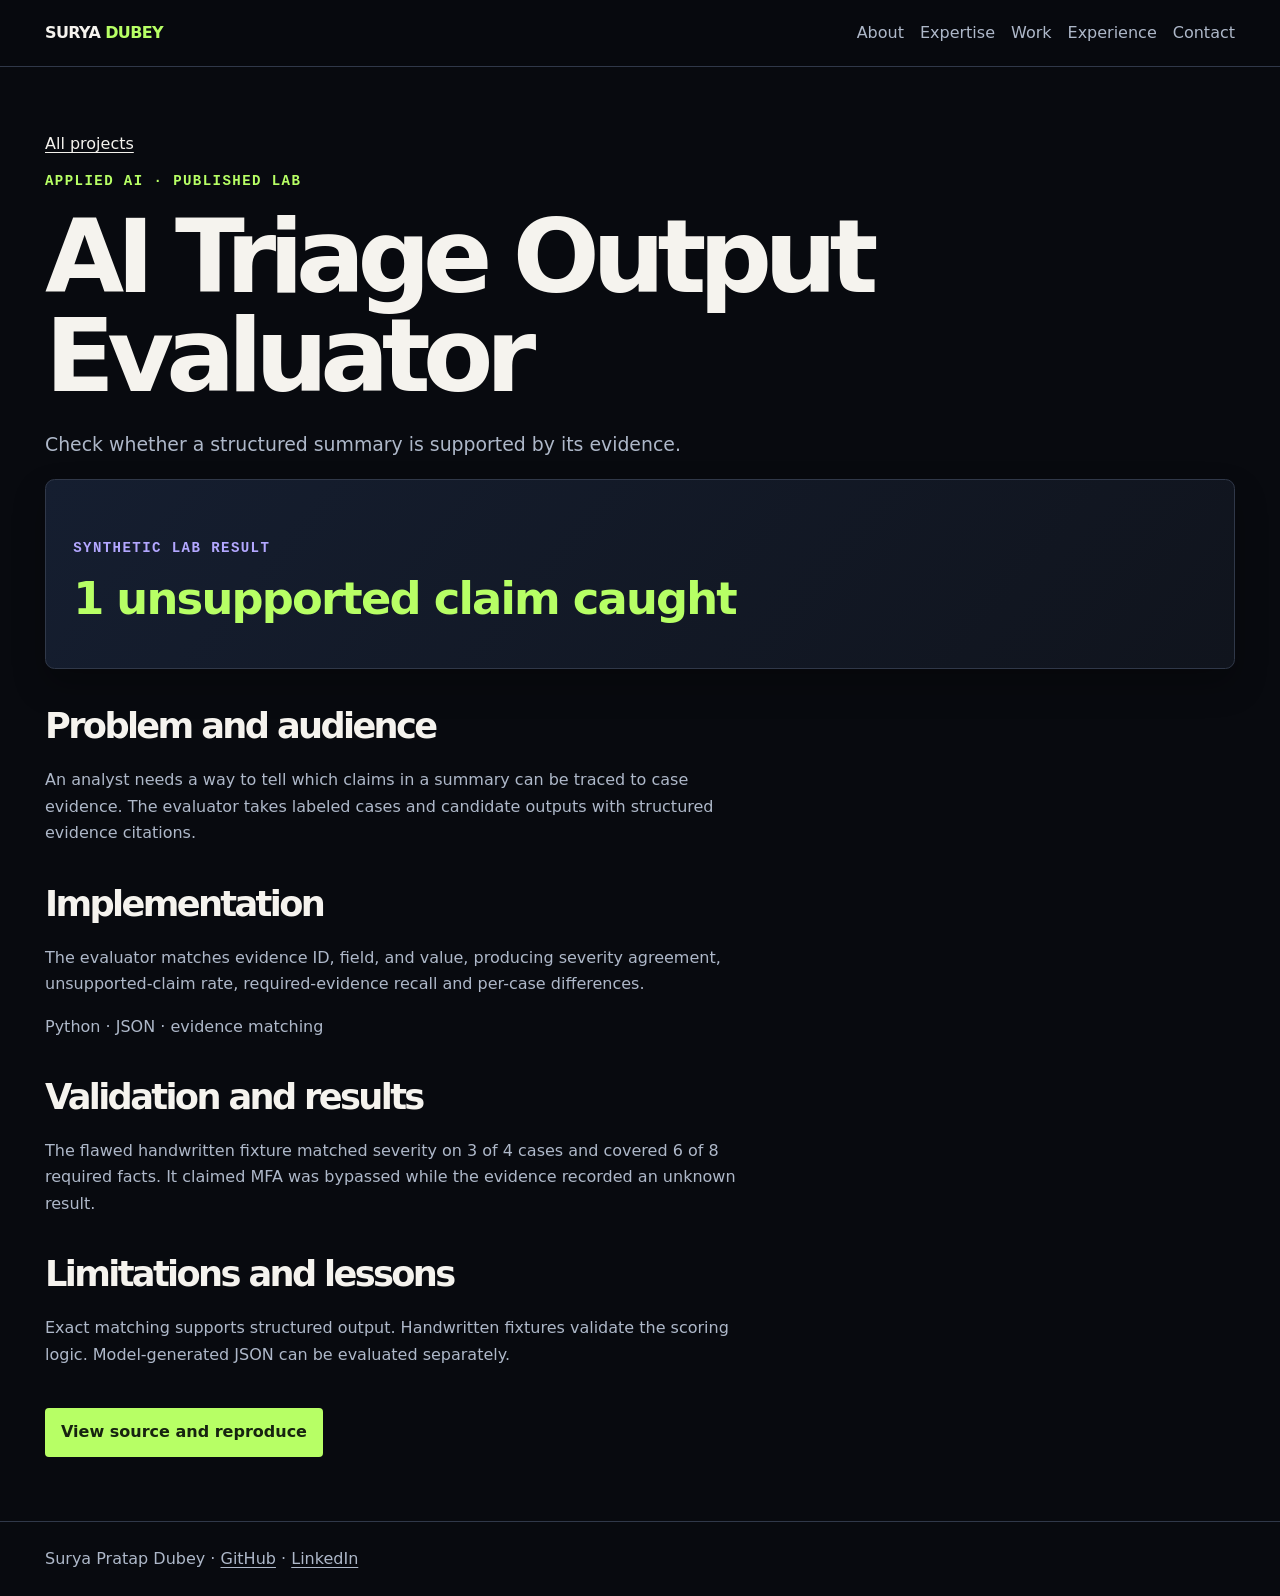
==== docs/ai-evaluation.html @ 961b807a "Build Intelligence Core portfolio and project case studies" ====
<!doctype html><html lang="en"><head><meta charset="utf-8"><meta name="viewport" content="width=device-width,initial-scale=1"><title>AI Triage Output Evaluator | Surya Pratap Dubey</title><meta name="description" content="Check whether a structured summary is supported by its evidence."><link rel="canonical" href="https://avidubey06.github.io/avidubey06/ai-evaluation.html"><meta property="og:title" content="AI Triage Output Evaluator | Surya Pratap Dubey"><meta property="og:description" content="Check whether a structured summary is supported by its evidence."><meta property="og:url" content="https://avidubey06.github.io/avidubey06/ai-evaluation.html"><link rel="stylesheet" href="portfolio.css"></head><body><header class="top"><nav class="wrap" aria-label="Main navigation"><a class="brand" href="./">SURYA <span>DUBEY</span></a><div class="links"><a href="./#about">About</a><a href="./#expertise">Expertise</a><a href="./#work">Work</a><a href="./#experience">Experience</a><a href="./#contact">Contact</a></div></nav></header><main class="wrap case"><a href="./#work">All projects</a><p class="k">Applied AI · Published lab</p><h1>AI Triage Output Evaluator</h1><p class="lede">Check whether a structured summary is supported by its evidence.</p><div class="preview"><p class="k">Synthetic lab result</p><strong>1 unsupported claim caught</strong></div><article><section><h2>Problem and audience</h2><p>An analyst needs a way to tell which claims in a summary can be traced to case evidence. The evaluator takes labeled cases and candidate outputs with structured evidence citations.</p></section><section><h2>Implementation</h2><p>The evaluator matches evidence ID, field, and value, producing severity agreement, unsupported-claim rate, required-evidence recall and per-case differences.</p><p>Python · JSON · evidence matching</p></section><section><h2>Validation and results</h2><p>The flawed handwritten fixture matched severity on 3 of 4 cases and covered 6 of 8 required facts. It claimed MFA was bypassed while the evidence recorded an unknown result.</p></section><section><h2>Limitations and lessons</h2><p>Exact matching supports structured output. Handwritten fixtures validate the scoring logic. Model-generated JSON can be evaluated separately.</p></section><a class="button" href="https://github.com/avidubey06/soc-alert-triage-lab/blob/main/benchmarks/README.md#ai-triage-output-evaluation">View source and reproduce</a></article></main><footer><div class="wrap">Surya Pratap Dubey · <a href="https://github.com/avidubey06">GitHub</a> · <a href="https://www.linkedin.com/in/surya-pratap-dubey-7ba104142/">LinkedIn</a></div></footer></body></html>
---- docs/portfolio.css ----
:root{color-scheme:dark;--bg:#080a0f;--ink:#f5f3ee;--sub:#aeb8c9;--green:#b7ff65;--line:#303849;--surface:#111722;--purple:#b3a7ff}*{box-sizing:border-box}html{scroll-behavior:smooth;scroll-padding-top:5rem}body{margin:0;background:var(--bg);color:var(--ink);font:16px/1.65 Inter,system-ui,sans-serif}a{color:inherit;text-underline-offset:.2em}a:hover{color:var(--green)}:focus-visible{outline:2px solid var(--green);outline-offset:4px}.wrap{width:min(1190px,calc(100% - 3rem));margin:auto}.top{position:sticky;top:0;z-index:5;background:#080a0feF;border-bottom:1px solid var(--line)}nav,.links,.actions{display:flex;align-items:center;gap:1rem;flex-wrap:wrap}nav{min-height:66px;justify-content:space-between}.links a,.brand{text-decoration:none}.links a{color:var(--sub)}.links a[aria-current]{color:var(--green)}.brand{font-weight:850;letter-spacing:-.04em}.brand span,.k{color:var(--green)}.k{font:600 .88rem/1.5 ui-monospace,monospace;letter-spacing:.1em;text-transform:uppercase}.hero{min-height:calc(85svh - 66px);display:grid;grid-template-columns:1fr .88fr;align-items:center;gap:2rem;padding:4rem 0}.hero h1,h2,.case h1{font-weight:720;letter-spacing:-.075em;line-height:.97;margin:0 0 1.5rem}.hero h1,.case h1{font-size:clamp(3.5rem,8vw,7.8rem)}h2{font-size:clamp(2.65rem,6vw,5.2rem)}h3{font-size:clamp(1.4rem,3vw,2.3rem);line-height:1.12;letter-spacing:-.04em;margin:.3rem 0 1rem}p{color:var(--sub);max-width:68ch}.lede{font-size:1.18rem}.actions{margin:1.5rem 0}.button{display:inline-block;border-radius:.25rem;background:var(--green);color:#172310;padding:.7rem 1rem;font-weight:750;text-decoration:none}.button:hover{background:#d1ffab;color:#172310}.core{margin:0;position:relative;min-width:0}.stage{height:clamp(270px,40vw,530px);background:radial-gradient(ellipse at 50% 50%,#303a57,transparent 61%);position:relative}.stage:before{content:'';position:absolute;inset:17%;border:1px solid #7b7caa3b;border-radius:50%;transform:rotate(-20deg) scaleY(.78)}canvas{position:relative;display:block;width:100%;height:100%}.stage:not(.rendered):after{content:'';position:absolute;inset:22% 26%;background:radial-gradient(circle at 37% 28%,#c6ff96,#566a8c 53%,#23283b 75%);clip-path:polygon(50% 0,96% 24%,96% 76%,50% 100%,4% 76%,4% 24%)}figcaption{font: .85rem ui-monospace,monospace;color:var(--sub);text-align:center}.block{border-top:1px solid var(--line);padding:clamp(3rem,8vw,7rem) 0}.split,.project{display:grid;grid-template-columns:1fr 1fr;gap:clamp(1.5rem,5vw,5rem);align-items:start}.project{padding:2rem 0;border-top:1px solid var(--line);align-items:center}.project:nth-of-type(even) .preview{order:-1}.preview{min-height:190px;display:grid;align-content:center;padding:1.7rem;background:linear-gradient(130deg,#151e30,#10141d);border:1px solid var(--line);border-radius:.6rem;box-shadow:0 1rem 2rem #0004}.preview strong{color:var(--green);font-size:clamp(1.45rem,4vw,2.8rem);letter-spacing:-.04em;line-height:1.15}.preview .k{color:var(--purple)}details{border-top:1px solid var(--line);padding:1rem 0}summary{cursor:pointer;font-weight:700}.timeline{border-left:1px solid var(--line);padding-left:1.2rem}.timeline details[open]{border-color:var(--green)}button,select{font:inherit;color:inherit;background:var(--surface);border:1px solid var(--line);padding:.5rem .8rem;border-radius:.3rem}button{cursor:pointer}button[aria-pressed=true]{border-color:var(--green);color:var(--green)}.lab{padding:1.5rem;background:var(--surface);border:1px solid var(--line);border-radius:.6rem}.case{padding:4rem 0}.case article{max-width:740px}.case h2{font-size:2.2rem}.case article section{margin:2.5rem 0}footer{border-top:1px solid var(--line);padding:1.5rem 0;color:var(--sub)}[hidden]{display:none!important}@media(max-width:760px){.hero,.split,.project{grid-template-columns:1fr}.hero{padding:3rem 0;gap:0}.project:nth-of-type(even) .preview{order:0}.wrap{width:calc(100% - 2rem)}.links{gap:.6rem;font-size:.9rem}nav{padding:.7rem 0}.hero h1,.case h1{font-size:clamp(3rem,12vw,5rem)}}@media(prefers-reduced-motion:reduce){html{scroll-behavior:auto}}@media print{.top,footer,.actions{display:none}body{background:#fff;color:#111}p{color:#222}}
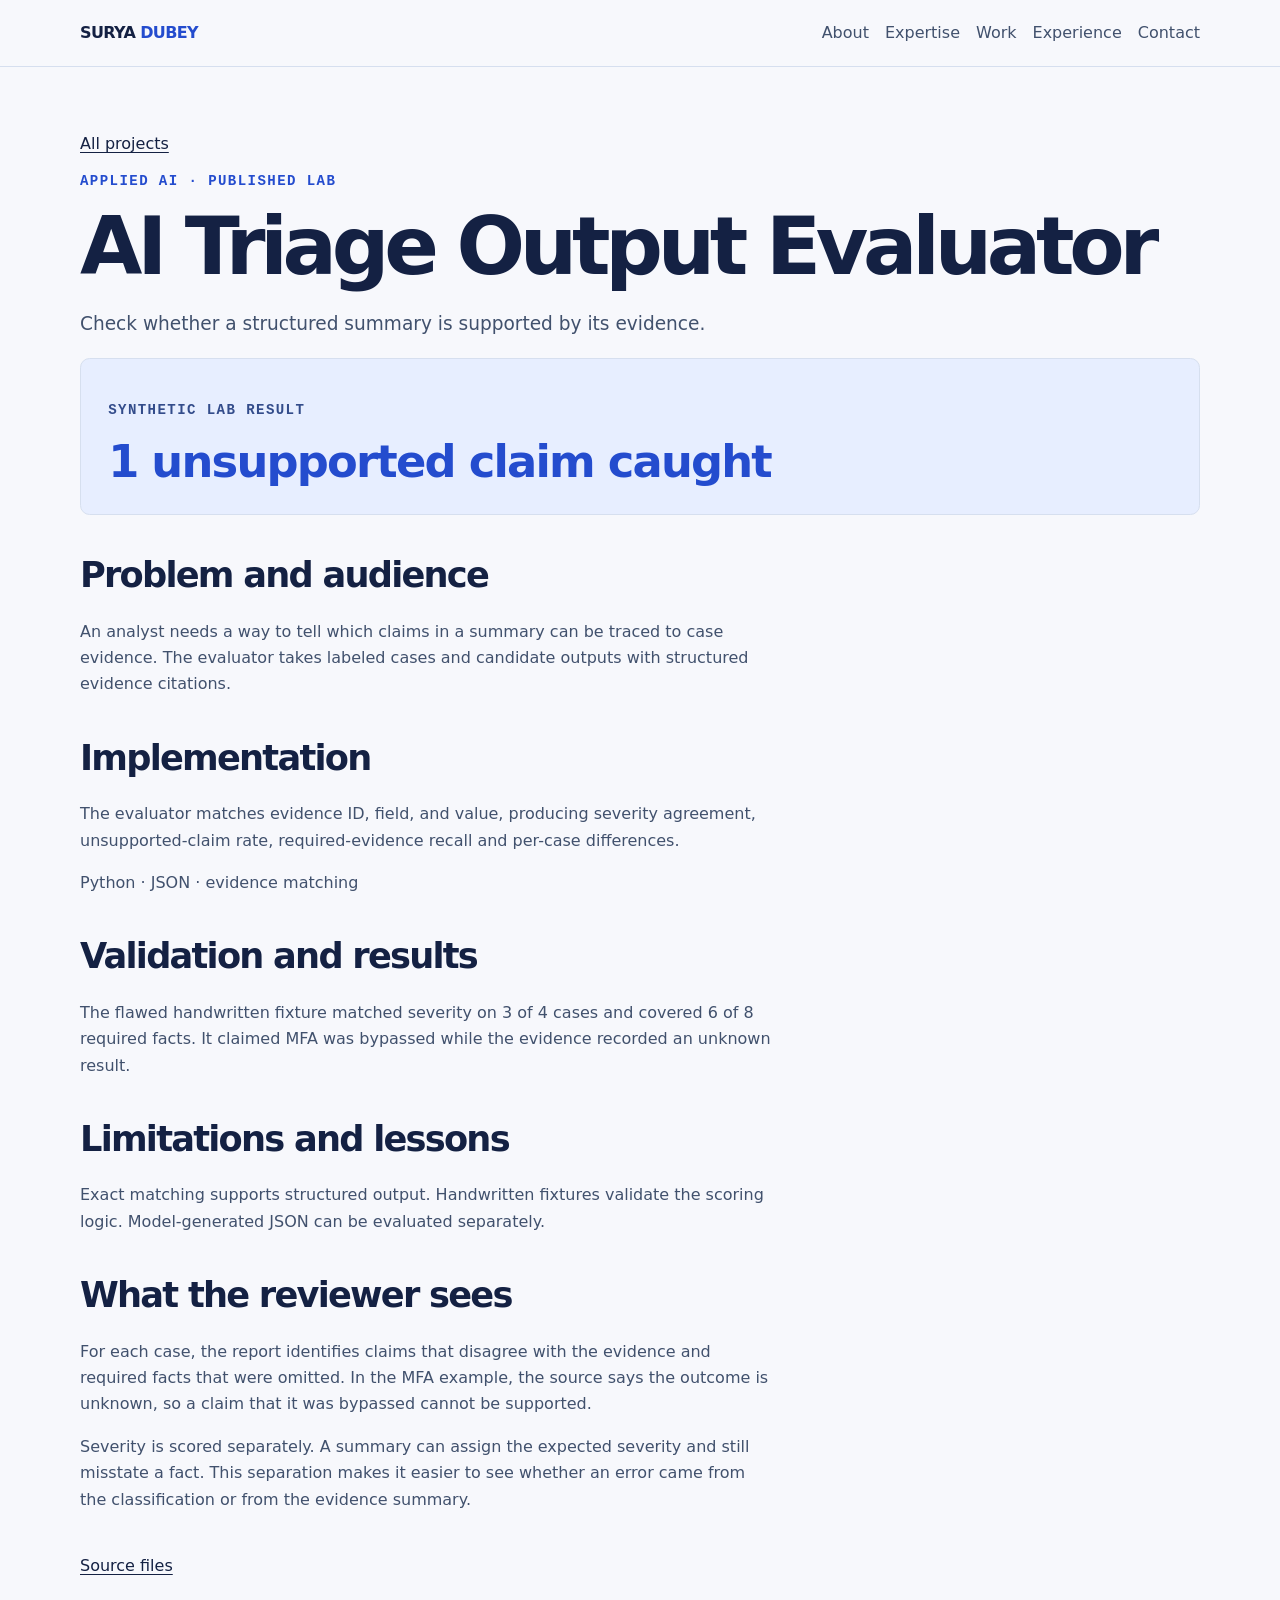
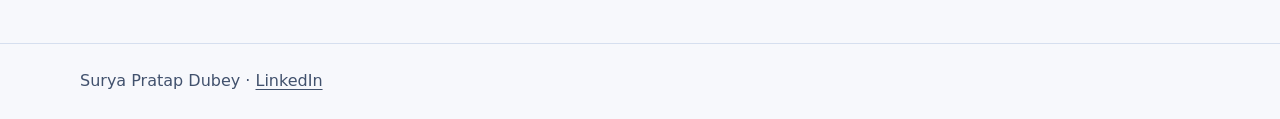
==== commit b172a0e6: "Replace abstract hero and expand portfolio evidence" ====
--- a/docs/ai-evaluation.html
+++ b/docs/ai-evaluation.html
@@ -1 +1 @@
-<!doctype html><html lang="en"><head><meta charset="utf-8"><meta name="viewport" content="width=device-width,initial-scale=1"><title>AI Triage Output Evaluator | Surya Pratap Dubey</title><meta name="description" content="Check whether a structured summary is supported by its evidence."><link rel="canonical" href="https://avidubey06.github.io/avidubey06/ai-evaluation.html"><meta property="og:title" content="AI Triage Output Evaluator | Surya Pratap Dubey"><meta property="og:description" content="Check whether a structured summary is supported by its evidence."><meta property="og:url" content="https://avidubey06.github.io/avidubey06/ai-evaluation.html"><link rel="stylesheet" href="portfolio.css"></head><body><header class="top"><nav class="wrap" aria-label="Main navigation"><a class="brand" href="./">SURYA <span>DUBEY</span></a><div class="links"><a href="./#about">About</a><a href="./#expertise">Expertise</a><a href="./#work">Work</a><a href="./#experience">Experience</a><a href="./#contact">Contact</a></div></nav></header><main class="wrap case"><a href="./#work">All projects</a><p class="k">Applied AI · Published lab</p><h1>AI Triage Output Evaluator</h1><p class="lede">Check whether a structured summary is supported by its evidence.</p><div class="preview"><p class="k">Synthetic lab result</p><strong>1 unsupported claim caught</strong></div><article><section><h2>Problem and audience</h2><p>An analyst needs a way to tell which claims in a summary can be traced to case evidence. The evaluator takes labeled cases and candidate outputs with structured evidence citations.</p></section><section><h2>Implementation</h2><p>The evaluator matches evidence ID, field, and value, producing severity agreement, unsupported-claim rate, required-evidence recall and per-case differences.</p><p>Python · JSON · evidence matching</p></section><section><h2>Validation and results</h2><p>The flawed handwritten fixture matched severity on 3 of 4 cases and covered 6 of 8 required facts. It claimed MFA was bypassed while the evidence recorded an unknown result.</p></section><section><h2>Limitations and lessons</h2><p>Exact matching supports structured output. Handwritten fixtures validate the scoring logic. Model-generated JSON can be evaluated separately.</p></section><a class="button" href="https://github.com/avidubey06/soc-alert-triage-lab/blob/main/benchmarks/README.md#ai-triage-output-evaluation">View source and reproduce</a></article></main><footer><div class="wrap">Surya Pratap Dubey · <a href="https://github.com/avidubey06">GitHub</a> · <a href="https://www.linkedin.com/in/surya-pratap-dubey-7ba104142/">LinkedIn</a></div></footer></body></html>+<!doctype html><html lang="en"><head><meta charset="utf-8"><meta name="viewport" content="width=device-width,initial-scale=1"><title>AI Triage Output Evaluator | Surya Pratap Dubey</title><meta name="description" content="Check whether a structured summary is supported by its evidence."><link rel="canonical" href="https://avidubey06.github.io/avidubey06/ai-evaluation.html"><meta property="og:title" content="AI Triage Output Evaluator | Surya Pratap Dubey"><meta property="og:description" content="Check whether a structured summary is supported by its evidence."><meta property="og:url" content="https://avidubey06.github.io/avidubey06/ai-evaluation.html"><link rel="stylesheet" href="portfolio.css"></head><body><header class="top"><nav class="wrap" aria-label="Main navigation"><a class="brand" href="./">SURYA <span>DUBEY</span></a><div class="links"><a href="./#about">About</a><a href="./#expertise">Expertise</a><a href="./#work">Work</a><a href="./#experience">Experience</a><a href="./#contact">Contact</a></div></nav></header><main class="wrap case"><a href="./#work">All projects</a><p class="k">Applied AI · Published lab</p><h1>AI Triage Output Evaluator</h1><p class="lede">Check whether a structured summary is supported by its evidence.</p><div class="preview"><p class="k">Synthetic lab result</p><strong>1 unsupported claim caught</strong></div><article><section><h2>Problem and audience</h2><p>An analyst needs a way to tell which claims in a summary can be traced to case evidence. The evaluator takes labeled cases and candidate outputs with structured evidence citations.</p></section><section><h2>Implementation</h2><p>The evaluator matches evidence ID, field, and value, producing severity agreement, unsupported-claim rate, required-evidence recall and per-case differences.</p><p>Python · JSON · evidence matching</p></section><section><h2>Validation and results</h2><p>The flawed handwritten fixture matched severity on 3 of 4 cases and covered 6 of 8 required facts. It claimed MFA was bypassed while the evidence recorded an unknown result.</p></section><section><h2>Limitations and lessons</h2><p>Exact matching supports structured output. Handwritten fixtures validate the scoring logic. Model-generated JSON can be evaluated separately.</p></section><section><h2>What the reviewer sees</h2><p>For each case, the report identifies claims that disagree with the evidence and required facts that were omitted. In the MFA example, the source says the outcome is unknown, so a claim that it was bypassed cannot be supported.</p><p>Severity is scored separately. A summary can assign the expected severity and still misstate a fact. This separation makes it easier to see whether an error came from the classification or from the evidence summary.</p></section><a href="https://github.com/avidubey06/soc-alert-triage-lab/blob/main/benchmarks/README.md#ai-triage-output-evaluation">Source files</a></article></main><footer><div class="wrap">Surya Pratap Dubey · <a href="https://www.linkedin.com/in/surya-pratap-dubey-7ba104142/">LinkedIn</a></div></footer></body></html>
--- a/docs/portfolio.css
+++ b/docs/portfolio.css
@@ -1 +1,13 @@
-:root{color-scheme:dark;--bg:#080a0f;--ink:#f5f3ee;--sub:#aeb8c9;--green:#b7ff65;--line:#303849;--surface:#111722;--purple:#b3a7ff}*{box-sizing:border-box}html{scroll-behavior:smooth;scroll-padding-top:5rem}body{margin:0;background:var(--bg);color:var(--ink);font:16px/1.65 Inter,system-ui,sans-serif}a{color:inherit;text-underline-offset:.2em}a:hover{color:var(--green)}:focus-visible{outline:2px solid var(--green);outline-offset:4px}.wrap{width:min(1190px,calc(100% - 3rem));margin:auto}.top{position:sticky;top:0;z-index:5;background:#080a0feF;border-bottom:1px solid var(--line)}nav,.links,.actions{display:flex;align-items:center;gap:1rem;flex-wrap:wrap}nav{min-height:66px;justify-content:space-between}.links a,.brand{text-decoration:none}.links a{color:var(--sub)}.links a[aria-current]{color:var(--green)}.brand{font-weight:850;letter-spacing:-.04em}.brand span,.k{color:var(--green)}.k{font:600 .88rem/1.5 ui-monospace,monospace;letter-spacing:.1em;text-transform:uppercase}.hero{min-height:calc(85svh - 66px);display:grid;grid-template-columns:1fr .88fr;align-items:center;gap:2rem;padding:4rem 0}.hero h1,h2,.case h1{font-weight:720;letter-spacing:-.075em;line-height:.97;margin:0 0 1.5rem}.hero h1,.case h1{font-size:clamp(3.5rem,8vw,7.8rem)}h2{font-size:clamp(2.65rem,6vw,5.2rem)}h3{font-size:clamp(1.4rem,3vw,2.3rem);line-height:1.12;letter-spacing:-.04em;margin:.3rem 0 1rem}p{color:var(--sub);max-width:68ch}.lede{font-size:1.18rem}.actions{margin:1.5rem 0}.button{display:inline-block;border-radius:.25rem;background:var(--green);color:#172310;padding:.7rem 1rem;font-weight:750;text-decoration:none}.button:hover{background:#d1ffab;color:#172310}.core{margin:0;position:relative;min-width:0}.stage{height:clamp(270px,40vw,530px);background:radial-gradient(ellipse at 50% 50%,#303a57,transparent 61%);position:relative}.stage:before{content:'';position:absolute;inset:17%;border:1px solid #7b7caa3b;border-radius:50%;transform:rotate(-20deg) scaleY(.78)}canvas{position:relative;display:block;width:100%;height:100%}.stage:not(.rendered):after{content:'';position:absolute;inset:22% 26%;background:radial-gradient(circle at 37% 28%,#c6ff96,#566a8c 53%,#23283b 75%);clip-path:polygon(50% 0,96% 24%,96% 76%,50% 100%,4% 76%,4% 24%)}figcaption{font: .85rem ui-monospace,monospace;color:var(--sub);text-align:center}.block{border-top:1px solid var(--line);padding:clamp(3rem,8vw,7rem) 0}.split,.project{display:grid;grid-template-columns:1fr 1fr;gap:clamp(1.5rem,5vw,5rem);align-items:start}.project{padding:2rem 0;border-top:1px solid var(--line);align-items:center}.project:nth-of-type(even) .preview{order:-1}.preview{min-height:190px;display:grid;align-content:center;padding:1.7rem;background:linear-gradient(130deg,#151e30,#10141d);border:1px solid var(--line);border-radius:.6rem;box-shadow:0 1rem 2rem #0004}.preview strong{color:var(--green);font-size:clamp(1.45rem,4vw,2.8rem);letter-spacing:-.04em;line-height:1.15}.preview .k{color:var(--purple)}details{border-top:1px solid var(--line);padding:1rem 0}summary{cursor:pointer;font-weight:700}.timeline{border-left:1px solid var(--line);padding-left:1.2rem}.timeline details[open]{border-color:var(--green)}button,select{font:inherit;color:inherit;background:var(--surface);border:1px solid var(--line);padding:.5rem .8rem;border-radius:.3rem}button{cursor:pointer}button[aria-pressed=true]{border-color:var(--green);color:var(--green)}.lab{padding:1.5rem;background:var(--surface);border:1px solid var(--line);border-radius:.6rem}.case{padding:4rem 0}.case article{max-width:740px}.case h2{font-size:2.2rem}.case article section{margin:2.5rem 0}footer{border-top:1px solid var(--line);padding:1.5rem 0;color:var(--sub)}[hidden]{display:none!important}@media(max-width:760px){.hero,.split,.project{grid-template-columns:1fr}.hero{padding:3rem 0;gap:0}.project:nth-of-type(even) .preview{order:0}.wrap{width:calc(100% - 2rem)}.links{gap:.6rem;font-size:.9rem}nav{padding:.7rem 0}.hero h1,.case h1{font-size:clamp(3rem,12vw,5rem)}}@media(prefers-reduced-motion:reduce){html{scroll-behavior:auto}}@media print{.top,footer,.actions{display:none}body{background:#fff;color:#111}p{color:#222}}+:root{color-scheme:dark;--bg:#080a0f;--ink:#f5f3ee;--sub:#aeb8c9;--green:#b7ff65;--line:#303849;--surface:#111722;--purple:#b3a7ff}*{box-sizing:border-box}html{scroll-behavior:smooth;scroll-padding-top:5rem}body{margin:0;background:var(--bg);color:var(--ink);font:16px/1.65 Inter,system-ui,sans-serif}a{color:inherit;text-underline-offset:.2em}a:hover{color:var(--green)}:focus-visible{outline:2px solid var(--green);outline-offset:4px}.wrap{width:min(1190px,calc(100% - 3rem));margin:auto}.top{position:sticky;top:0;z-index:5;background:#080a0feF;border-bottom:1px solid var(--line)}nav,.links,.actions{display:flex;align-items:center;gap:1rem;flex-wrap:wrap}nav{min-height:66px;justify-content:space-between}.links a,.brand{text-decoration:none}.links a{color:var(--sub)}.links a[aria-current]{color:var(--green)}.brand{font-weight:850;letter-spacing:-.04em}.brand span,.k{color:var(--green)}.k{font:600 .88rem/1.5 ui-monospace,monospace;letter-spacing:.1em;text-transform:uppercase}.hero{min-height:calc(85svh - 66px);display:grid;grid-template-columns:1fr .88fr;align-items:center;gap:2rem;padding:4rem 0}.hero h1,h2,.case h1{font-weight:720;letter-spacing:-.075em;line-height:.97;margin:0 0 1.5rem}.hero h1,.case h1{font-size:clamp(3.5rem,8vw,7.8rem)}h2{font-size:clamp(2.65rem,6vw,5.2rem)}h3{font-size:clamp(1.4rem,3vw,2.3rem);line-height:1.12;letter-spacing:-.04em;margin:.3rem 0 1rem}p{color:var(--sub);max-width:68ch}.lede{font-size:1.18rem}.actions{margin:1.5rem 0}.button{display:inline-block;border-radius:.25rem;background:var(--green);color:#172310;padding:.7rem 1rem;font-weight:750;text-decoration:none}.button:hover{background:#d1ffab;color:#172310}.core{margin:0;position:relative;min-width:0}.stage{height:clamp(270px,40vw,530px);background:radial-gradient(ellipse at 50% 50%,#303a57,transparent 61%);position:relative}.stage:before{content:'';position:absolute;inset:17%;border:1px solid #7b7caa3b;border-radius:50%;transform:rotate(-20deg) scaleY(.78)}canvas{position:relative;display:block;width:100%;height:100%}.stage:not(.rendered):after{content:'';position:absolute;inset:22% 26%;background:radial-gradient(circle at 37% 28%,#c6ff96,#566a8c 53%,#23283b 75%);clip-path:polygon(50% 0,96% 24%,96% 76%,50% 100%,4% 76%,4% 24%)}figcaption{font: .85rem ui-monospace,monospace;color:var(--sub);text-align:center}.block{border-top:1px solid var(--line);padding:clamp(3rem,8vw,7rem) 0}.split,.project{display:grid;grid-template-columns:1fr 1fr;gap:clamp(1.5rem,5vw,5rem);align-items:start}.project{padding:2rem 0;border-top:1px solid var(--line);align-items:center}.project:nth-of-type(even) .preview{order:-1}.preview{min-height:190px;display:grid;align-content:center;padding:1.7rem;background:linear-gradient(130deg,#151e30,#10141d);border:1px solid var(--line);border-radius:.6rem;box-shadow:0 1rem 2rem #0004}.preview strong{color:var(--green);font-size:clamp(1.45rem,4vw,2.8rem);letter-spacing:-.04em;line-height:1.15}.preview .k{color:var(--purple)}details{border-top:1px solid var(--line);padding:1rem 0}summary{cursor:pointer;font-weight:700}.timeline{border-left:1px solid var(--line);padding-left:1.2rem}.timeline details[open]{border-color:var(--green)}button,select{font:inherit;color:inherit;background:var(--surface);border:1px solid var(--line);padding:.5rem .8rem;border-radius:.3rem}button{cursor:pointer}button[aria-pressed=true]{border-color:var(--green);color:var(--green)}.lab{padding:1.5rem;background:var(--surface);border:1px solid var(--line);border-radius:.6rem}.case{padding:4rem 0}.case article{max-width:740px}.case h2{font-size:2.2rem}.case article section{margin:2.5rem 0}footer{border-top:1px solid var(--line);padding:1.5rem 0;color:var(--sub)}[hidden]{display:none!important}@media(max-width:760px){.hero,.split,.project{grid-template-columns:1fr}.hero{padding:3rem 0;gap:0}.project:nth-of-type(even) .preview{order:0}.wrap{width:calc(100% - 2rem)}.links{gap:.6rem;font-size:.9rem}nav{padding:.7rem 0}.hero h1,.case h1{font-size:clamp(3rem,12vw,5rem)}}@media(prefers-reduced-motion:reduce){html{scroll-behavior:auto}}@media print{.top,footer,.actions{display:none}body{background:#fff;color:#111}p{color:#222}}
+:root{color-scheme:light;--bg:#f7f8fc;--ink:#142143;--sub:#41516d;--green:#244cce;--line:#d6dfef;--surface:#fff;--purple:#334c8b}
+.top{background:#f7f8fcf5}.wrap{width:min(1120px,calc(100% - 3rem))}
+.hero{min-height:0;grid-template-columns:1.12fr .88fr;padding:clamp(3rem,7vw,6rem) 0;gap:clamp(1.25rem,5vw,4rem)}
+.hero h1,.case h1{font-size:clamp(3rem,6.3vw,6.3rem);letter-spacing:-.065em;overflow-wrap:break-word}.hero h1 span{color:#244cce}
+h2{font-size:clamp(2.25rem,4vw,4rem);letter-spacing:-.05em}.lede{font-size:1.16rem}
+.button{background:#244cce;color:white;border-radius:.5rem}.button:hover{background:#183aab;color:white}
+.profile-note{background:#14254d;color:white;border-radius:1.25rem;padding:clamp(1.35rem,4vw,2.5rem);box-shadow:0 20px 38px #20376029}
+.profile-note p,.profile-note li{color:#dce6ff}.profile-note h2{font-size:2rem;line-height:1.12}.profile-note .k{color:#b9ccff}.profile-note ul{list-style:none;margin:1.25rem 0 0;padding:0}.profile-note li{border-top:1px solid #536489;padding:.75rem 0}.profile-note a{color:white}
+.block{padding:clamp(2.8rem,6vw,5rem) 0}.preview{min-height:150px;background:#e7eeff;box-shadow:none}.preview strong{color:#244cce}.project:nth-of-type(even) .preview{order:0}.project{grid-template-columns:1.35fr .65fr}.project p{margin:.55rem 0}.project a{display:inline-block;margin-top:.6rem;color:#244cce;font-weight:700}
+.skills-grid{display:grid;grid-template-columns:repeat(3,minmax(0,1fr));gap:1rem}.skill-card{background:white;border:1px solid var(--line);padding:1.2rem;border-radius:.75rem}.skill-card h3{font-size:1.25rem}.skill-card p{margin-bottom:0}
+.timeline details p{margin:.55rem 0}.lab .actions{margin-top:0}.case article{max-width:800px}.case h2{line-height:1.12}
+@media(max-width:760px){.wrap{width:calc(100% - 2rem)}.hero,.project,.skills-grid{grid-template-columns:1fr}.hero h1,.case h1{font-size:clamp(2.65rem,10vw,4.6rem)}}
